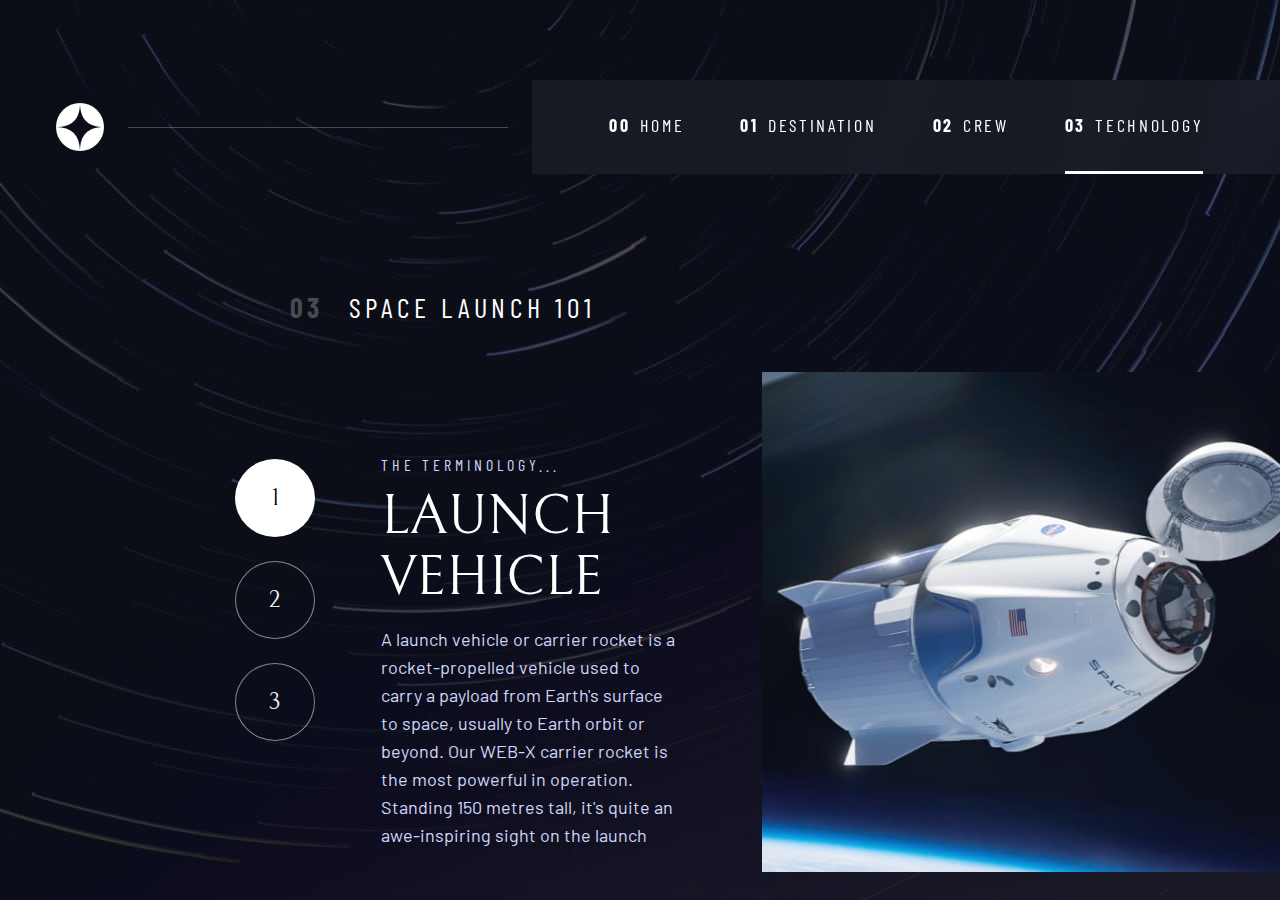
==== technology.html @ 406a7768 "Add files via upload" ====
<!DOCTYPE html>
<html lang="en">

<head>
  <meta charset="UTF-8">
  <meta name="viewport" content="width=device-width, initial-scale=1.0">

  <link rel="icon" type="image/png" sizes="32x32" href="./assets/favicon-32x32.png">
  <link rel="preconnect" href="https://fonts.googleapis.com">
  <link rel="preconnect" href="https://fonts.gstatic.com" crossorigin>
  <link
    href="https://fonts.googleapis.com/css2?family=Barlow+Condensed:wght@400;700&family=Bellefair&family=Barlow:wght@400;700&display=swap"
    rel="stylesheet">

  <link rel="stylesheet" href="style.css">
  <title>Frontend Mentor | Space tourism website</title>
  <script src="navigation.js" defer></script>
  <script src="tabs.js" defer></script>
</head>



<body class="technology">

  <header class="primary-header flex">
    <div>
      <a href="index.html"><img src="assets/shared/logo.svg" alt="space tourism logo" class="logo"></a>
    </div>
    <button class="mobile-nav-toggle" aria-controls="primary-navigation"><span class="sr-only"
        aria-expanded="false">Menu</span></button>
    <nav>
      <ul id="primary-navigation" data-visible="false" class="primary-navigation underline-indicators flex">
        <li class="underline-indicators-hover"><a class="ff-sans-cond uppercase text-white letter-spacing-2"
            href="index.html"><span aria-hidden="true">00</span>Home</a>
        <li class="underline-indicators-hover"><a class="ff-sans-cond uppercase text-white letter-spacing-2"
            href="destination.html"><span aria-hidden="true">01</span>Destination</a>
        <li class="underline-indicators-hover"><a class="ff-sans-cond uppercase text-white letter-spacing-2"
            href="crew.html"><span aria-hidden="true">02</span>Crew</a>
        <li class="active underline-indicators-hover"><a class="ff-sans-cond uppercase text-white letter-spacing-2"
            href="technology.html"><span aria-hidden="true">03</span>Technology</a>
      </ul>
    </nav>
  </header>

  <main id="main" class="grid-container grid-container--technology flow">
    <h1 class="numbered-title"><span aria-hidden="true">03</span> Space launch 101</h1>

    <picture id="launch-image">
      <source srcset="assets/Technology/image-launch-vehicle-portrait.jpg" media="(min-width: 74.0625rem)" />
      <img src="assets/technology/image-launch-vehicle-landscape.jpg" alt="launch">
    </picture>

    <picture hidden id="port-image">
      <source srcset="assets/technology/image-spaceport-portrait.jpg" media="(min-width: 74.0625rem)" />
      <img src="assets/technology/image-spaceport-landscape.jpg" alt="port">
    </picture>
    
    <picture hidden id="capsule-image">
      <source srcset="assets/technology/image-space-capsule-portrait.jpg" media="(min-width: 74.0625rem)" />
      <img src="assets/technology/image-space-capsule-landscape.jpg" alt="capsule">
    </picture>

  <div class="dot-indicators flex" role="tablist" aria-label="technology list">
    <button aria-selected="true" aria-controls="launch-tab" role="tab" data-image="launch-image" tabindex="0"><span
        class="sr-only">Launch</span>1</button>
    <button aria-selected="false" aria-controls="port-tab" role="tab" data-image="port-image" tabindex="-1"><span
        class="sr-only">Space port</span>2</button>
    <button aria-selected="false" aria-controls="capsule-tab" role="tab" data-image="capsule-image" tabindex="-1"><span
        class="sr-only">Space Capsule</span>3</button>
  </div>

<article class="technology-details flow" id="launch-tab" role="tabpanel" tabindex="0">
  <header class="flow flow--space-small">
    <h2 class="fs-600 ff-serif uppercase">The terminology...</h2>
    <p class="fs-700 uppercase ff-serif">Launch Vehicle</p>
  </header>
  <p>A launch vehicle or carrier rocket is a rocket-propelled vehicle used to carry a payload from Earth's surface to space,
  usually to Earth orbit or beyond. Our WEB-X carrier rocket is the most powerful in operation. Standing 150 metres tall,
  it's quite an awe-inspiring sight on the launch</p>
</article>

<article hidden class="technology-details flow" id="port-tab" role="tabpanel" tabindex="0">
  <header class="flow flow--space-small">
    <h2 class="fs-600 ff-serif uppercase">The terminology...</h2>
    <p class="fs-700 uppercase ff-serif">Spaceport</p>
  </header>
  <p>A spaceport or cosmodrome is a site for launching (or receiving) spacecraft, by analogy to the seaport for ships or
  airport for aircraft. Based in the famous Cape Canaveral, our spaceport is ideally situated to take advantage of the
  Earth’s rotation for launch.</p>
</article>

<article hidden class="technology-details flow" id="capsule-tab" role="tabpanel" tabindex="0">
  <header class="flow flow--space-small">
    <h2 class="fs-600 ff-serif uppercase">The terminology...</h2>
    <p class="fs-700 uppercase ff-serif">Space capsule</p>
  </header>
  <p>A space capsule is an often-crewed spacecraft that uses a blunt-body reentry capsule to reenter the Earth's atmosphere
  without wings. Our capsule is where you'll spend your time during the flight. It includes a space gym, cinema, and
  plenty of other activities to keep you entertained.</p>
</article>

</main>
</body>
</html>
---- style.css ----
HEAD
*,*::before,*::after {
    box-sizing: border-box;
}

* {
    margin: 0;
}

body {
    line-height: 1.5;
    -webkit-font-smoothing: antialiased;
}

img,picture,video,canvas,svg {
    display: block;
    max-width: 100%;
}

input,button,textarea,select {
    font: inherit;
}

p,h1,h2,h3,h4,h5,h6 {
    overflow-wrap: break-word;
}

#root, #__next {
    isolation: isolate;
}
/* ////////////////////////////////////////////////////////////////// */

.background-img{
    position: absolute;
    z-index: -1;

    
}

html {
    color: white;
    background: url('assets/home/background-home-desktop.jpg');
    background-size: cover;
    background-repeat: no-repeat;
}

nav {
    display: flex;
    align-items: center;
    justify-content: space-between;
    font-family: 'Barlow Condensed', sans-serif;
    padding: 3rem 0rem 3rem 3rem;
    
    position: relative;
}

.nav-links{
    display: flex;
    align-items: center;
    backdrop-filter: blur(25px);
    background-color: rgba(255, 255, 255, 0.027) ;
    height: 96px;
    width: 830px;
    padding-left: 75px;
}
.nav-links a{
    color: white;
    text-decoration: none;
    margin-right: 2.25rem;
    letter-spacing: 1.75px;
    font-size: 1rem;
    text-transform: uppercase;
    margin-left: 2rem;
}
.nav-links a:hover {
    border-bottom: solid 3px rgba(255, 255, 255, 0.349);
    border-radius: 1px;
    padding-bottom: 33px;
    padding-top: 35px;
}
.nav-links a:nth-child(1){
    border-bottom: solid 3px white;
    border-radius: 1px;    
    padding-bottom: 33px;
    padding-top: 33px;
}

.nav-line{
    background-color: rgba(255, 255, 255, 0.26);
    width: 29.5625rem;
    height: 1px;
    z-index: 1;
    left: 10rem;
    position: absolute;
}

.nav-numbers {
    padding-right: 0.5rem;
} 
h1{
    text-transform: uppercase;
    font-family: 'Barlow Condensed', sans-serif;
    font-size: 28px;

}
.space{
    font-size: 9.375rem;
    font-family: 'Bellefair', serif;
    font-weight: 400;
}


main{
    display: flex;
    justify-content: space-between;

    padding-top: 10rem;
    flex-wrap: wrap;
    margin: 0 9rem;
}

.main-text{
    flex-basis: 65%;
    letter-spacing: 0.2rem;
    min-width: 500px;
    max-width: 500px;
}
.main-text p{
    font-family: 'Barlow', sans-serif;
    font-size: 1.125rem;
    max-width: 430px;
    letter-spacing: 0;
    
}
.main-btn{
    border-radius: 50%;
    border: none;
    height: 274px;
    width: 274px;
    text-transform: uppercase;
    font-size: 2rem;
    font-family: 'Bellefair', sans-serif;
    align-self: flex-end;
    letter-spacing: 2px;
    cursor: pointer;
}

.main-btn:hover{
    backdrop-filter: blur(25px);
    background-color: rgba(0, 0, 0, 0.068);
    color: white;
}

@media screen and (max-width: 1360px){
    .nav-line{
        display: none;
    }
}


@media screen and (max-width: 1074px){

    html{
        background-image: url('assets/home/background-home-tablet.jpg');
        background-size: cover;
        background-repeat: no-repeat;

    }
    .nav-links a{
        font-size: 14px;
    }
    
    .logo{
        padding-left: 40px;
    }
    .nav-links{
        width: 500px;
        padding-left: 0;
        height: 92px;
    }
    .nav-numbers {
        display: none;
    }
    nav{
        padding-top: 0;
        padding-right: 48px;
        padding: 0;
    }
    main{
        padding-top: 5rem;
        flex-direction: column;
    }

    .main-text{
        text-align: center;
        flex-basis: 100%;
        margin: 0 auto;
    }
    .main-text p{
        max-width: 444px;
        margin: 0 auto;
        font-size: 1rem;
        line-height: 1.75rem;
        
    }
    .main-btn{
        width: 242px;
        height: 242px;
        margin: 8rem auto 1rem;
    }
}

@media screen and (max-width: 768px){
    main{
        margin: 0 auto;}
    }

/* ------------------- */
/* Custom properties   */
/* ------------------- */

:root {
    /* colors */
    --clr-dark: 230 35% 7%;
    --clr-light: 231 77% 90%;
    --clr-white: 0 0% 100%;

    /* font-sizes */
    --fs-900: clamp(5rem, 8vw + 1rem, 9.375rem);
    --fs-800: 3.5rem;
    --fs-700: 1.5rem;
    --fs-600: 1rem;
    --fs-500: 1rem;
    --fs-400: 0.9375rem;
    --fs-300: 1rem;
    --fs-200: 0.875rem;

    /* font-families */
    --ff-serif: "Bellefair", serif;
    --ff-sans-cond: "Barlow Condensed", sans-serif;
    --ff-sans-normal: "Barlow", sans-serif;
}

@media (min-width: 35em) {
    :root {
        --fs-800: 5rem;
        --fs-700: 2.5rem;
        --fs-600: 1.5rem;
        --fs-500: 1.25rem;
        --fs-400: 1rem;
    }
}

@media (min-width:48.0625rem) {
    :root {
        /* font-sizes */
        --fs-800: 6.25rem;
        --fs-700: 3.5rem;
        --fs-600: 2rem;
        --fs-500: 1.75rem;
        --fs-400: 1.125rem;
    }
}


/* ------------------- */
/* Reset               */
/* ------------------- */

/* https://piccalil.li/blog/a-modern-css-reset/ */

/* Box sizing */
*,
*::before,
*::after {
    box-sizing: border-box;
}

/* Reset margins */
body,
h1,
h2,
h3,
h4,
h5,
p,
figure,
picture {
    margin: 0;
}

h1,
h2,
h3,
h4,
h5,
h6,
p {
    font-weight: 400;
}

/* set up the body */
body {
    font-family: var(--ff-sans-normal);
    font-size: var(--fs-400);
    color: hsl(var(--clr-white));
    background-color: hsl(var(--clr-dark));
    line-height: 1.5;
    min-height: 100vh;

    display: grid;
    grid-template-rows: min-content 1fr;

    overflow-x: hidden;
}

/* make images easier to work with */
img,
picutre {
    max-width: 100%;
    display: block;
}

/* make form elements easier to work with */
input,
button,
textarea,
select {
    font: inherit;
}

/* remove animations for people who've turned them off */
@media (prefers-reduced-motion: reduce) {

    *,
    *::before,
    *::after {
        animation-duration: 0.01ms !important;
        animation-iteration-count: 1 !important;
        transition-duration: 0.01ms !important;
        scroll-behavior: auto !important;
    }
}


/* ------------------- */
/* Utility classes     */
/* ------------------- */

/* general */

.flex {
    display: flex;
    gap: var(--gap, 1rem);
}

.grid {
    display: grid;
    gap: var(--gap, 1rem);
}

.d-block {
    display: block;
}

.flow>*:where(:not(:first-child)) {
    margin-top: var(--flow-space, 1rem);
}

.flow--space-small {
    --flow-space: .75rem;
}

.container {
    padding-inline: 2em;
    margin-inline: auto;
    max-width: 80rem;
}


.sr-only {
    position: absolute;
    width: 1px;
    height: 1px;
    padding: 0;
    margin: -1px;
    overflow: hidden;
    clip: rect(0, 0, 0, 0);
    white-space: nowrap;
    /* added line */
    border: 0;
}

/* colors */

.bg-dark {
    background-color: hsl(var(--clr-dark));
}

.bg-accent {
    background-color: hsl(var(--clr-light));
}

.bg-white {
    background-color: hsl(var(--clr-white));
}

.text-dark {
    color: hsl(var(--clr-dark));
}

.text-accent {
    color: hsl(var(--clr-light));
}

.text-white {
    color: hsl(var(--clr-white));
}

/* typography */

.ff-serif {
    font-family: var(--ff-serif);
}

.ff-sans-cond {
    font-family: var(--ff-sans-cond);
}

.ff-sans-normal {
    font-family: var(--ff-sans-normal);
}

.letter-spacing-1 {
    letter-spacing: 4.75px;
}

.letter-spacing-2 {
    letter-spacing: 2.7px;
}

.letter-spacing-3 {
    letter-spacing: 2.35px;
}

.uppercase {
    text-transform: uppercase;
}

.fs-900 {
    font-size: var(--fs-900);
}

.fs-800 {
    font-size: var(--fs-800);
}

.fs-700 {
    font-size: var(--fs-700);
}

.fs-600 {
    font-size: var(--fs-600);
}

.fs-500 {
    font-size: var(--fs-500);
}

.fs-400 {
    font-size: var(--fs-400);
}

.fs-300 {
    font-size: var(--fs-300);
}

.fs-200 {
    font-size: var(--fs-200);
}

.fs-900,
.fs-800,
.fs-700,
.fs-600 {
    line-height: 1.1;
}

.numbered-title {
    font-family: var(--ff-sans-cond);
    font-size: var(--fs-500);
    text-transform: uppercase;
    letter-spacing: 4.72px;
}

.numbered-title span {
    margin-right: .5em;
    font-weight: 700;
    color: hsl(var(--clr-white) / .25);
}


/* ------------------- */
/* Compontents         */
/* ------------------- */

.large-button {
    position: relative;
    z-index: 1;
    font-size: 2rem;
    display: inline-grid;
    place-items: center;
    padding: 0 2em;
    border-radius: 50%;
    aspect-ratio: 1;
    text-decoration: none;
}

.large-button::after {
    content: '';
    position: absolute;
    z-index: -1;
    width: 100%;
    height: 100%;
    background: hsl(var(--clr-white) / .1);
    border-radius: 50%;
    opacity: 0;
    transition: opacity 500ms linear, transform 750ms ease-in-out;
}

.large-button:hover::after,
.large-button:focus::after {
    opacity: 1;
    transform: scale(1.5);
}

/* primary-header */

.logo {
    margin: 1.5rem clamp(1.5rem, 5vw, 3.5rem);
    cursor: pointer;
}
.primary-header {
    justify-content: space-between;
    align-items: center;
}

.primary-navigation {
    --gap: clamp(1.5rem, 5vw, 3.5rem);
    --underline-gap: 2rem;
    list-style: none;
    padding: 0;
    margin: 0;
    background: hsl(var(--clr-white) / 0.05);
    backdrop-filter: blur(1.5rem);
}
.primary-navigation a {
    text-decoration: none;
}

.primary-navigation a>span {
    font-weight: 700;
    margin-right: .5em;
}

.mobile-nav-toggle {
    display: none;
}

@media (max-width: 35rem) {
    .primary-navigation {
        --underline-gap: 0.75rem;
        position: fixed;
        z-index: 1000;
        inset: 0 0 0 30%;
        list-style: none;
        padding: min(20rem, 15vh) 2rem;
        margin: 0;
        flex-direction: column;

        transform: translateX(100%);
        transition: transform 500ms ease-in-out;
    }

    .primary-navigation[data-visible="true"] {
        transform: translateX(0);
    }
    .primary-navigation.underline-indicators>* {
        border: 0;
    }

    .mobile-nav-toggle {
        display: block;
        position: absolute;
        z-index: 2000;
        right: 1rem;
        top: 2rem;
        background: transparent;
        background-image: url(assets/shared/icon-hamburger.svg);
        background-repeat: no-repeat;
        background-position: center;
        width: 1.5rem;
        aspect-ratio: 1;
        border: 0;
    }

    .mobile-nav-toggle[aria-expanded="true"] {
        background-image: url(assets/shared/icon-close.svg);
    }

    .mobile-nav-toggle:focus-visible {
        outline: 5px solid white;
        outline-offset: 5px;
    }
}
@media (min-width: 35em) {
    .primary-navigation {
        padding-inline: clamp(3rem, 6vw, 7rem);
    }
}
@media (min-width: 35em) and (max-width: 48.0625rem) {


    .primary-navigation a>span {
        display: none;
    }
}
@media (min-width: 48.0625rem) {

    .primary-header::after {
        content: '';
        display: block;
        position: relative;
        height: 1px;
        width: 100%;
        margin-right: -2.5rem;
        background: hsl(var(--clr-white) / .25);
        order: 1;
    }

    nav {
        order: 2;
    }

    .primary-navigation {
        margin-block: 2rem;
    }


}

.underline-indicators>* {
    cursor: pointer;
    padding: var(--underline-gap, .5rem) 0;
    border: 0;
    border-bottom: .2rem solid hsl(var(--clr-white) / 0);
    background-color: transparent;
}

.underline-indicators-hover:hover,
.underline-indicators-hover:focus {
    border-color: hsl(var(--clr-white) / .5);
}

.underline-indicators>.active,
.underline-indicators>[aria-selected="true"] {
    color: hsl(var(--clr-white) / 1);
    border-color: hsl(var(--clr-white) / 1);
}



.tab-list {
    --gap: 2rem;
}

.dot-indicators>* {
    cursor: pointer;
    border: 0;
    border-radius: 50%;
    padding: .5em;
    background-color: hsl(var(--clr-white) / .25);
}

.dot-indicators-hover:hover,
.dot-indicators-hover:focus{
    background-color: hsl(var(--clr-white) / .5);
}

.dot-indicators>[aria-selected="true"] {
    background-color: hsl(var(--clr-white) / 1);
}
.grid-container--technology>.dot-indicators>[aria-selected="true"] {
    background-color: hsl(var(--clr-white) / 1);
    color: black;
}

/* ----------------------------- */
/* Page specific background      */
/* ----------------------------- */
body {
    background-size: cover;
    background-position: bottom center;
}

/* home */
.home {
    background-image: url(assets/home/background-home-mobile.jpg);
}

@media (min-width: 35rem) {
    .home {
        background-position: center center;
        background-image: url(assets/home/background-home-tablet.jpg);
    }
}

@media (min-width: 48.0625rem) {
    .home {
        background-image: url(assets/home/background-home-desktop.jpg);
    }
}
/* destination */
.destination {
    background-image: url(assets/destination/background-destination-mobile.jpg);
}

@media (min-width: 35rem) {
    .destination {
        background-position: center center;
        background-image: url(assets/destination/background-destination-tablet.jpg);
    }
}

@media (min-width: 48.0625rem) {
    .destination {
        background-image: url(assets/destination/background-destination-desktop.jpg);
    }
}

/* crew */
.crew {
    background-image: url(assets/crew/background-crew-mobile.jpg);
}

@media (min-width: 35rem) {
    .crew {
        background-position: center center;
        background-image: url(assets/crew/background-crew-tablet.jpg);
    }
}

@media (min-width: 48.0625rem) {
    .crew {
        background-image: url(assets/crew/background-crew-desktop.jpg);
    }
}

/* Technology */
.technology {
    background-image: url(assets/technology/background-technology-mobile.jpg);
}

@media (min-width: 35rem) {
    .technology {
        background-position: center center;
        background-image: url( assets/technology/background-technology-tablet.jpg);
    }
}

@media (min-width: 48.0625rem) {
    .technology {
        background-image: url(assets/technology/background-technology-desktop.jpg);
    }
}

/* ----------------------------- */
/* Layout                        */
/* ----------------------------- */

.grid-container {
    display: grid;
    text-align: center;
    place-items: center;
    padding-inline: 1rem;
    padding-bottom: 4rem;
}

.grid-container p:not([class]) {
    max-width: 50ch;
}

.numbered-title {
    grid-area: title;
}

/* destination layout */

.grid-container--destination {
    --flow-space: 2rem;
    grid-template-areas:
        'title'
        'image'
        'tabs'
        'content';
}

.grid-container--destination>picture {
    grid-area: image;
    max-width: 70%;
    min-width: 300px;
    align-self: flex-start;
}

.grid-container--destination>.tab-list {
    grid-area: tabs;
}

.grid-container--destination>.destination-info {
    grid-area: content;
}

.destination-meta {
    flex-direction: column;
    border-top: 1px solid hsl(var(--clr-white) / .1);
    padding-top: 2.5rem;
    margin-top: 2.5rem;
}
.destination-meta p {
    font-size: 1.75rem;
}

/* crew layout */

.grid-container--crew {
    --flow-space: 2rem;
    grid-template-areas:
        'title'
        'image'
        'dot'
        'content';
}

.grid-container--crew>picture {
    grid-area: image;
    max-width: 70%;
    min-width: 300px;
    border-bottom: 1px solid hsl(var(--clr-white) / .1);
}

.grid-container--crew>.dot-indicators {
    grid-area: dot;
}

.grid-container--crew>.crew-details {
    grid-area: content;
}

.crew-details h2 {
    color: hsl(var(--clr-white) / .5);
}

/* Technology layout */

.grid-container--technology{
    padding: 0;
    --flow-space: 0rem;
    grid-template-areas: 
        'title'
        'image'
        'dot '
        'content';
}
.grid-container--technology>.numbered-title {
    height: 1rem;

}
.grid-container--technology>picture{
    grid-area: image;
    margin-top: 0;
    align-self:flex-start;
}
.grid-container--technology>.technology-details {
    grid-area: content;
    align-self: flex-start;
    margin-inline: 1.5rem;
    margin-top: 0;
    line-height: 1.75rem;
}
article>p:nth-child(2){
    color: hsl(231.2, 77.4%, 89.6%);
    padding-top: 1rem;
}

.grid-container--technology>.dot-indicators {
    grid-area: dot;
    align-self: flex-start;
    margin-top: 0;
    height:0.55rem
}
.grid-container--technology>.dot-indicators>button{
    width: 40px;
    height: 40px;
    background-color: transparent;
    border: 0.5px solid rgba(255, 255, 255, 0.507);
    color: var(--clr-white);
    font-family: var(--ff-serif);
    padding-top: 9px;
    
}
.grid-container--technology>.dot-indicators>button:hover{
    background-color: rgb(255, 255, 255);
    color: black;
    transition: 0.5s;
}
.technology-details>header>h2 {
    font-family: var(--ff-sans-cond);
    color: hsl(231.2, 77.4%, 89.6%);
}

@media (min-width: 35em) {
    .numbered-title {   
        justify-self: flex-start;
        margin-top: 2rem;
    }

    .destination-meta {
        flex-direction: row;
        justify-content: space-evenly;
    }

    .grid-container--crew {
        padding-bottom: 0;
        grid-template-areas:
            'title'
            'content'
            'dot'
            'image';
    }
    .grid-container--crew>picture{
        max-width: 300px;
    }



    .grid-container--technology>.numbered-title {
        padding: 1rem;
        padding-block: 2rem;
        margin-top: 0rem;
        margin-bottom: 2.5rem;

    }
    
    .grid-container--technology>picture>img {
        width: 100vw;
        max-width: 700px;
    }
    
    .grid-container--technology>.technology-details {
        grid-area: content;
        margin-inline: 1.5rem;
        margin-top: 2rem;
        line-height: 1.75rem;
    }
    .technology-details>p {
        padding: 2rem;
    }
    
    .technology-details>header>h2 {
        font-size: 1rem;
        font-family: var(--ff-sans-cond);
        color: hsl(231.2, 77.4%, 89.6%);
        letter-spacing: 0.25em;
    }

    .grid-container--technology>.dot-indicators {
        grid-area: dot;
        align-self: flex-start;
        margin-block: 1rem;
        height: 3.5rem;
        padding-block: 2.95rem;
    }

    .grid-container--technology>.dot-indicators>button {
        width: 60px;
        height: 60px;
        font-size: 1.5rem;
        
    }
}
@media (min-width: 48.0625rem) {
    .grid-container {
        text-align: left;
        column-gap: var(--container-gap, 2rem);
        grid-template-columns: minmax(1 rem, 1fr) repeat(2, minmax(0, 30rem)) minmax(1rem, 1fr);
    }

    .grid-container--home>*:first-child {
        grid-column: 1;
    }

    .grid-container--home>*:last-child {
        grid-column: 2;
    }

    .grid-container--home {
        padding-bottom: max(6rem, 20vh);
        align-items: end;
    }

    .grid-container--destination {
        justify-items: start;
        align-content: start;
        grid-template-areas:
        '. title title .'
        '. image tabs .'
        '. image content .';
    }

    .grid-container--destination>picture,
    .grid-container--crew>picture {
        max-width: 80%;
        min-width: 315px;
    }

    .destination-meta {
        justify-content: start;
        --gap:min(6vw, 6rem);
    }

    .grid-container--crew {
        grid-template-columns: minmax(1rem, 1fr) minmax(0, 40rem) minmax(0, 22rem) minmax(1rem, 1fr);
        justify-items: start;
        grid-template-areas:
            '. title title .'
            '. content image .'
            '. dot image .';
    }

    .grid-container--crew>picture {
        grid-column: span 2;
        align-self: end;
        max-width: 80%;
    }
    .grid-container--crew>.dot-indicators,.crew-details{
        justify-self: flex-start;
    }








@media (min-width: 74.0625rem){
    .grid-container--technology {
            grid-template-columns: minmax(1rem, 5%) minmax(1rem, 10%) minmax(1rem, 1fr) minmax(1rem, 1fr);
            grid-template-areas:
                '. title title .'
                '. dot content image'
                '. dot content image'
            ;
        }
    
        .grid-container--technology>.dot-indicators {
            flex-direction: column;
        }
    
        .grid-container--technology>picture>img {
            width: 525px;
            max-height: 500px;
            min-height: 450px;
        }
    
        .grid-container--technology>picture {
            justify-self: flex-end;
        }
    
        .technology-details>p {
            padding: 0rem;
        }
    
        .grid-container--technology>.technology-details {
            margin-top: 84px;
            padding-right: 1.75rem;
        }
    
        .grid-container--technology>.dot-indicators {
            margin-top: 40px;
            gap: 1.5rem;
        }
    
        .grid-container--technology>.dot-indicators>button {
            width: 80px;
            height: 80px;
            padding: 20px;
        }
    }
    .grid-container--technology>.numbered-title{
        padding-left: 4rem;
        align-self: flex-start;
    }
}
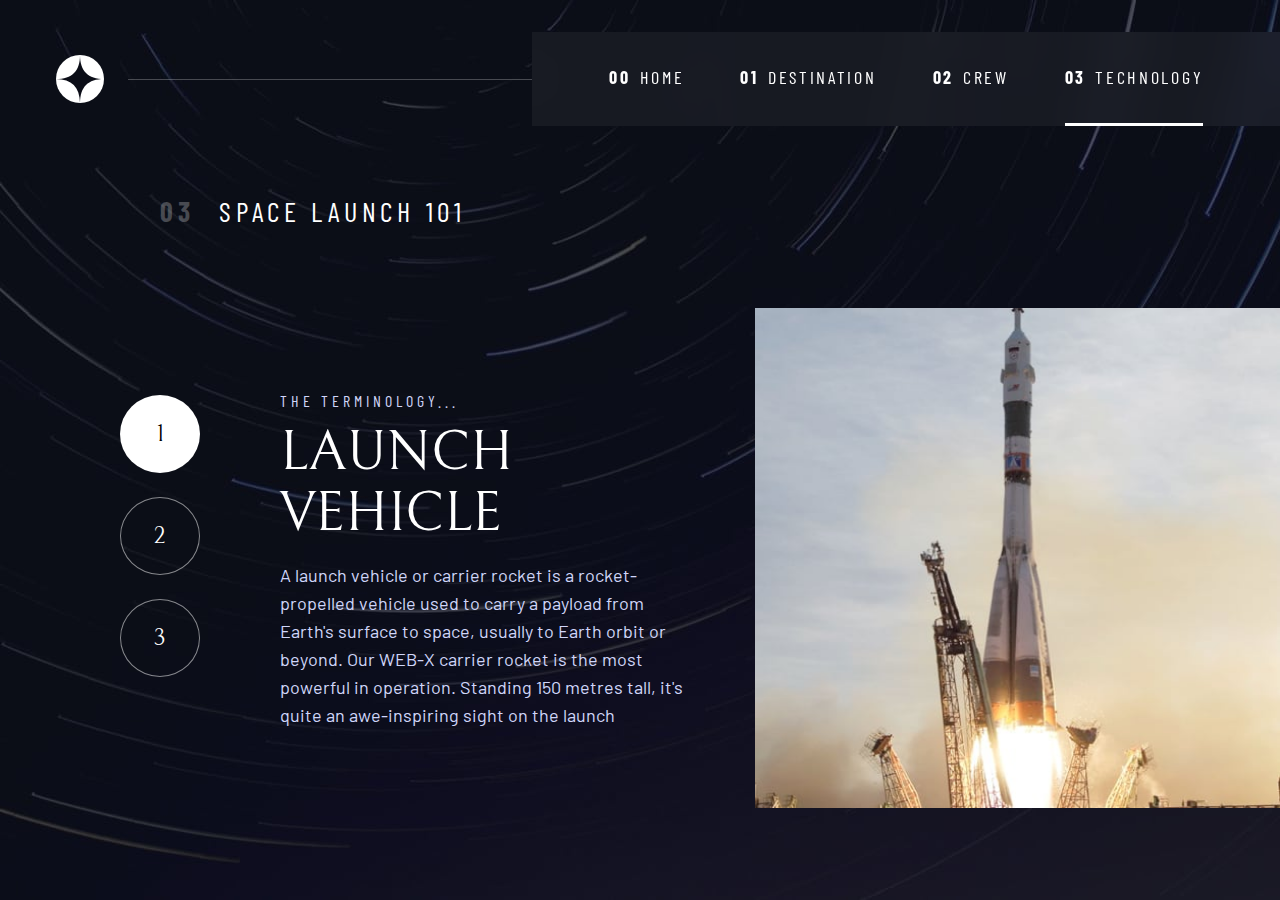
==== commit 34ccbe6a: "Update technology.html" ====
--- a/technology.html
+++ b/technology.html
@@ -46,7 +46,7 @@
     <h1 class="numbered-title"><span aria-hidden="true">03</span> Space launch 101</h1>
 
     <picture id="launch-image">
-      <source srcset="assets/Technology/image-launch-vehicle-portrait.jpg" media="(min-width: 74.0625rem)" />
+      <source srcset="assets/technology/image-launch-vehicle-portrait.jpg" media="(min-width: 74.0625rem)" />
       <img src="assets/technology/image-launch-vehicle-landscape.jpg" alt="launch">
     </picture>
 
@@ -101,4 +101,4 @@
 
 </main>
 </body>
-</html>+</html>
--- a/style.css
+++ b/style.css
@@ -1,220 +1,3 @@
-HEAD
-*,*::before,*::after {
-    box-sizing: border-box;
-}
-
-* {
-    margin: 0;
-}
-
-body {
-    line-height: 1.5;
-    -webkit-font-smoothing: antialiased;
-}
-
-img,picture,video,canvas,svg {
-    display: block;
-    max-width: 100%;
-}
-
-input,button,textarea,select {
-    font: inherit;
-}
-
-p,h1,h2,h3,h4,h5,h6 {
-    overflow-wrap: break-word;
-}
-
-#root, #__next {
-    isolation: isolate;
-}
-/* ////////////////////////////////////////////////////////////////// */
-
-.background-img{
-    position: absolute;
-    z-index: -1;
-
-    
-}
-
-html {
-    color: white;
-    background: url('assets/home/background-home-desktop.jpg');
-    background-size: cover;
-    background-repeat: no-repeat;
-}
-
-nav {
-    display: flex;
-    align-items: center;
-    justify-content: space-between;
-    font-family: 'Barlow Condensed', sans-serif;
-    padding: 3rem 0rem 3rem 3rem;
-    
-    position: relative;
-}
-
-.nav-links{
-    display: flex;
-    align-items: center;
-    backdrop-filter: blur(25px);
-    background-color: rgba(255, 255, 255, 0.027) ;
-    height: 96px;
-    width: 830px;
-    padding-left: 75px;
-}
-.nav-links a{
-    color: white;
-    text-decoration: none;
-    margin-right: 2.25rem;
-    letter-spacing: 1.75px;
-    font-size: 1rem;
-    text-transform: uppercase;
-    margin-left: 2rem;
-}
-.nav-links a:hover {
-    border-bottom: solid 3px rgba(255, 255, 255, 0.349);
-    border-radius: 1px;
-    padding-bottom: 33px;
-    padding-top: 35px;
-}
-.nav-links a:nth-child(1){
-    border-bottom: solid 3px white;
-    border-radius: 1px;    
-    padding-bottom: 33px;
-    padding-top: 33px;
-}
-
-.nav-line{
-    background-color: rgba(255, 255, 255, 0.26);
-    width: 29.5625rem;
-    height: 1px;
-    z-index: 1;
-    left: 10rem;
-    position: absolute;
-}
-
-.nav-numbers {
-    padding-right: 0.5rem;
-} 
-h1{
-    text-transform: uppercase;
-    font-family: 'Barlow Condensed', sans-serif;
-    font-size: 28px;
-
-}
-.space{
-    font-size: 9.375rem;
-    font-family: 'Bellefair', serif;
-    font-weight: 400;
-}
-
-
-main{
-    display: flex;
-    justify-content: space-between;
-
-    padding-top: 10rem;
-    flex-wrap: wrap;
-    margin: 0 9rem;
-}
-
-.main-text{
-    flex-basis: 65%;
-    letter-spacing: 0.2rem;
-    min-width: 500px;
-    max-width: 500px;
-}
-.main-text p{
-    font-family: 'Barlow', sans-serif;
-    font-size: 1.125rem;
-    max-width: 430px;
-    letter-spacing: 0;
-    
-}
-.main-btn{
-    border-radius: 50%;
-    border: none;
-    height: 274px;
-    width: 274px;
-    text-transform: uppercase;
-    font-size: 2rem;
-    font-family: 'Bellefair', sans-serif;
-    align-self: flex-end;
-    letter-spacing: 2px;
-    cursor: pointer;
-}
-
-.main-btn:hover{
-    backdrop-filter: blur(25px);
-    background-color: rgba(0, 0, 0, 0.068);
-    color: white;
-}
-
-@media screen and (max-width: 1360px){
-    .nav-line{
-        display: none;
-    }
-}
-
-
-@media screen and (max-width: 1074px){
-
-    html{
-        background-image: url('assets/home/background-home-tablet.jpg');
-        background-size: cover;
-        background-repeat: no-repeat;
-
-    }
-    .nav-links a{
-        font-size: 14px;
-    }
-    
-    .logo{
-        padding-left: 40px;
-    }
-    .nav-links{
-        width: 500px;
-        padding-left: 0;
-        height: 92px;
-    }
-    .nav-numbers {
-        display: none;
-    }
-    nav{
-        padding-top: 0;
-        padding-right: 48px;
-        padding: 0;
-    }
-    main{
-        padding-top: 5rem;
-        flex-direction: column;
-    }
-
-    .main-text{
-        text-align: center;
-        flex-basis: 100%;
-        margin: 0 auto;
-    }
-    .main-text p{
-        max-width: 444px;
-        margin: 0 auto;
-        font-size: 1rem;
-        line-height: 1.75rem;
-        
-    }
-    .main-btn{
-        width: 242px;
-        height: 242px;
-        margin: 8rem auto 1rem;
-    }
-}
-
-@media screen and (max-width: 768px){
-    main{
-        margin: 0 auto;}
-    }
-
 /* ------------------- */
 /* Custom properties   */
 /* ------------------- */
